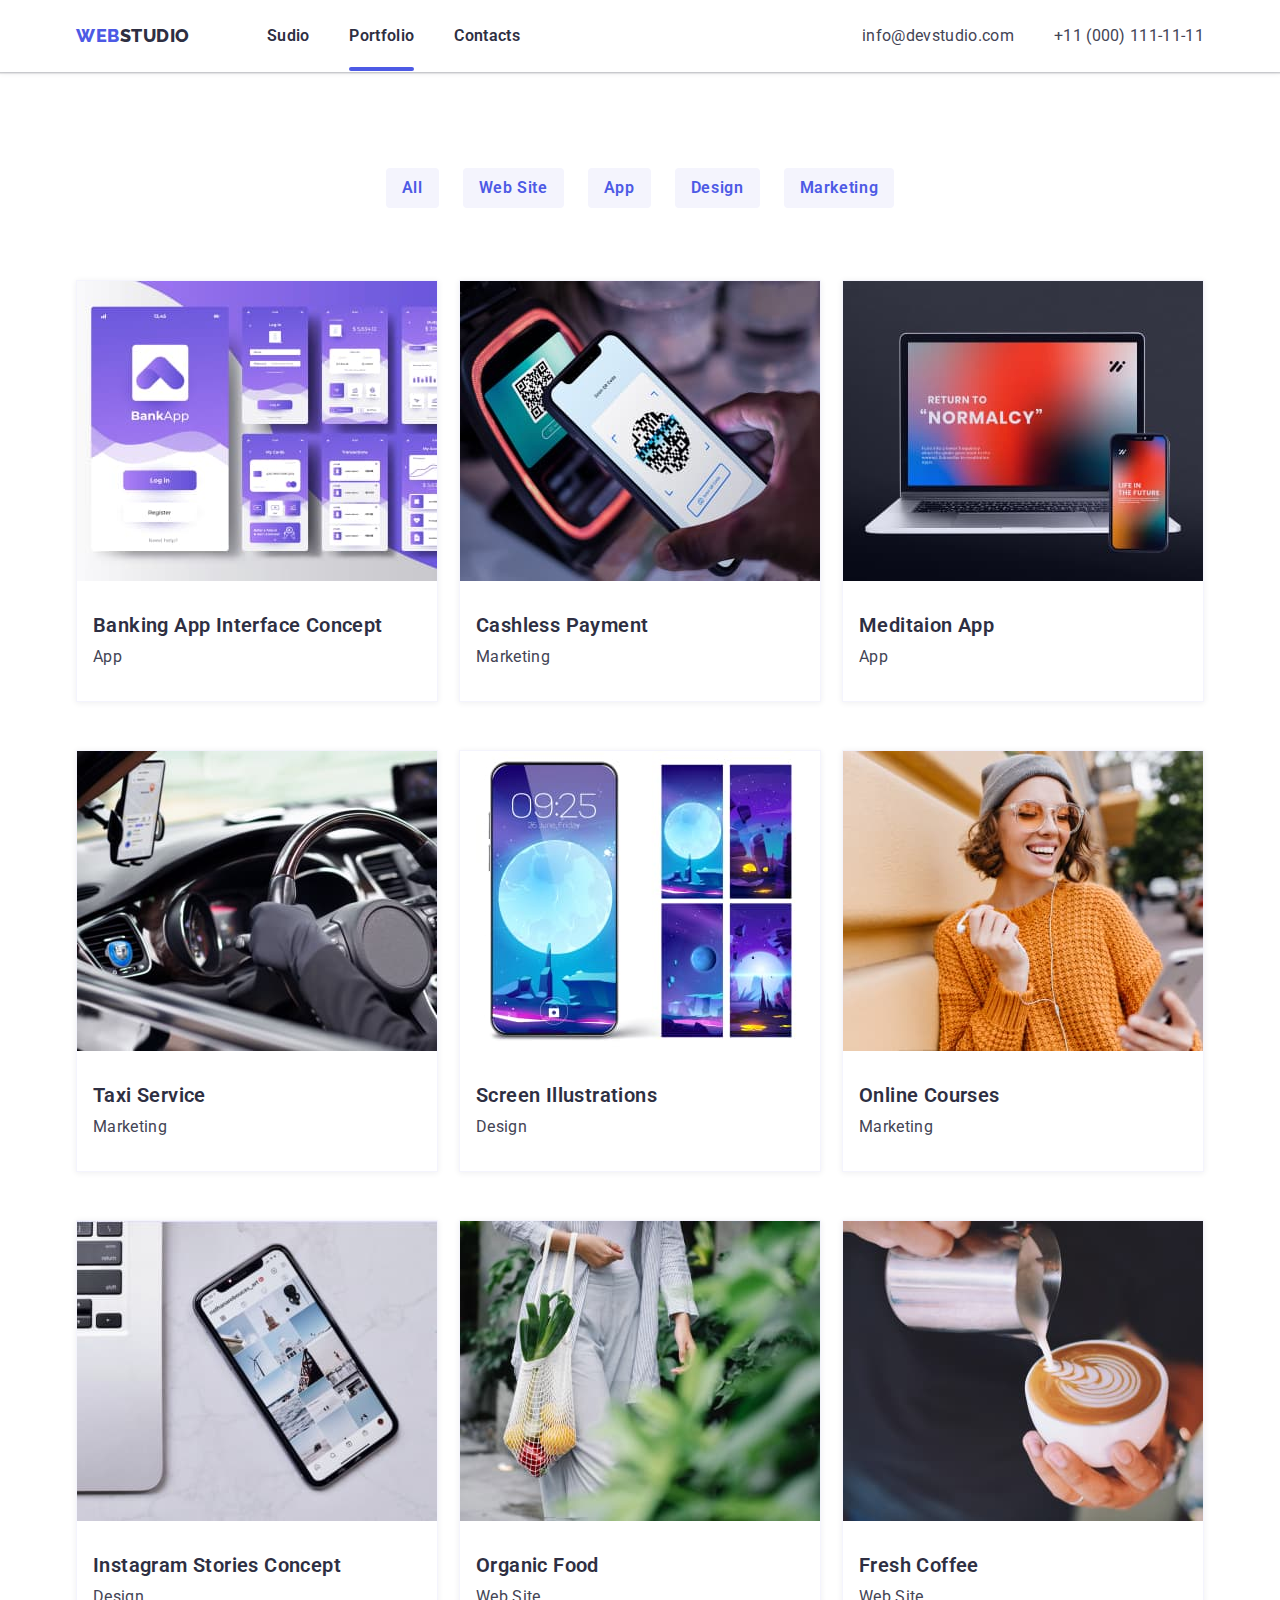
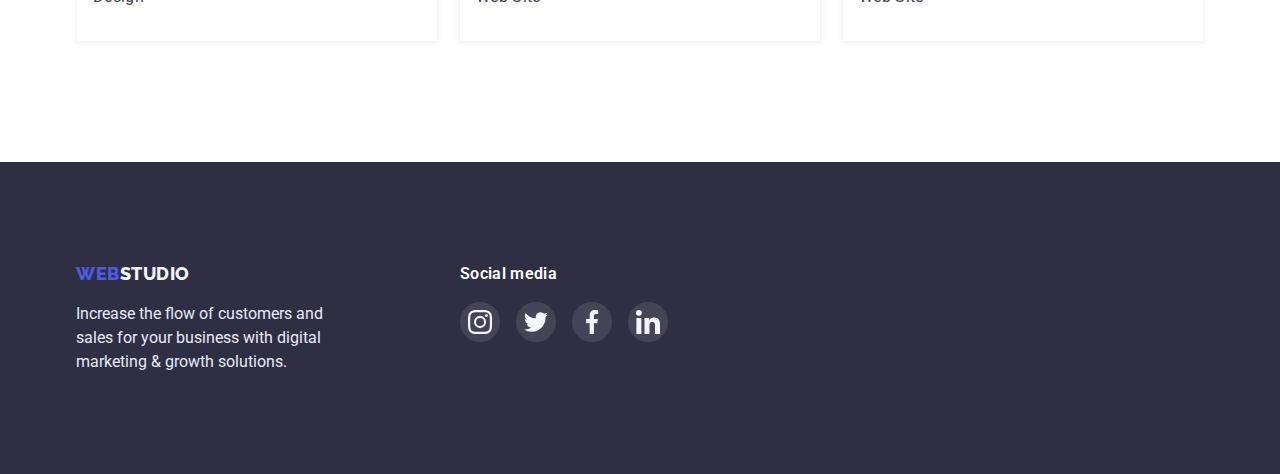
==== portfolio.html @ a567e99f "init-01" ====
<!DOCTYPE html>
<html lang="en">
  <head>
    <meta charset="UTF-8" />
    <meta http-equiv="X-UA-Compatible" content="IE=edge" />
    <meta name="viewport" content="width=device-width, initial-scale=1.0" />
    <title>Sudio</title>
    <link rel="preconnect" href="https://fonts.googleapis.com" />
    <link rel="preconnect" href="https://fonts.gstatic.com" crossorigin />
    <link
      href="https://fonts.googleapis.com/css2?family=Raleway:wght@700&family=Roboto:wght@400;500;700;900&display=swap"
      rel="stylesheet"
    />
    <link
      rel="stylesheet"
      href="https://cdnjs.cloudflare.com/ajax/libs/modern-normalize/1.0.0/modern-normalize.min.css"
    />
    <link href="./css/styles.css" rel="stylesheet" />
  </head>
  <body>
    <!-- Header -->
    <header class="header-box">
      <div class="container flex-container">
        <nav class="nav-menu">
          <!-- Logo -->
          <a href="./index.html" class="logo"
            ><span class="accent">WEB</span>STUDIO</a
          >
          <!-- Navigation list -->
          <ul class="nav-list">
            <li>
              <a href="./index.html" class="nav-item">Sudio</a>
            </li>
            <li>
              <a href="./portfolio.html" class="nav-item current">Portfolio</a>
            </li>
            <li><a href="#" class="nav-item">Contacts</a></li>
          </ul>
        </nav>
        <!-- Contacts -->
        <ul class="header-conts">
          <li>
            <a href="mailto:info@devstydio.com" class="tel-mail"
              >info@devstudio.com</a
            >
          </li>
          <li>
            <a href="tel:+110001111111" class="tel-mail">+11 (000) 111-11-11</a>
          </li>
        </ul>
      </div>
    </header>

    <!-- Main: PORTFOLIO -->

    <main>
      <section class="section port-top-padding">
        <div class="container">
          <!-- Filter -->
          <div class="filter-box">
            <ul class="filter">
              <li>
                <button type="button" class="filter-btn">All</button>
              </li>
              <li>
                <button type="button" class="filter-btn">Web Site</button>
              </li>
              <li>
                <button type="button" class="filter-btn">App</button>
              </li>
              <li>
                <button type="button" class="filter-btn">Design</button>
              </li>
              <li>
                <button type="button" class="filter-btn">Marketing</button>
              </li>
            </ul>
          </div>

          <!-- Portfolio Cards -->

          <ul class="sect-card-list">
            <li class="port-item">
              <a href="#" class="port-link">
                <div class="port-item-imgbox">
                  <img
                    src="./images/port-01.jpg"
                    alt="Violet&White App Interface"
                    width="360"
                    height="300"
                  />
                  <div class="port-thumb">
                    <p class="port-thumb-text">
                      14 Stylish and User-Friendly App Design Concepts · Task
                      Manager App · Calorie Tracker App · Exotic Fruit Ecommerce
                      App · Cloud Storage App
                    </p>
                  </div>
                </div>
                <div class="port-item-textbox">
                  <h3 class="card-title">Banking App Interface Concept</h3>
                  <p class="card-text">App</p>
                </div>
              </a>
            </li>

            <li class="port-item">
              <a href="#" class="port-link">
                <div class="port-item-imgbox">
                  <img
                    src="./images/port-02.jpg"
                    alt="Smartphone scanning QR-code"
                    width="360"
                    height="300"
                  />
                  <div class="port-thumb">
                    <p class="port-thumb-text">
                      14 Stylish and User-Friendly App Design Concepts · Task
                      Manager App · Calorie Tracker App · Exotic Fruit Ecommerce
                      App · Cloud Storage App
                    </p>
                  </div>
                </div>

                <div class="port-item-textbox">
                  <h3 class="card-title">Cashless Payment</h3>
                  <p class="card-text">Marketing</p>
                </div>
              </a>
            </li>

            <li class="port-item">
              <a href="#" class="port-link">
                <div class="port-item-imgbox">
                  <img
                    src="./images/port-03.jpg"
                    alt="Laptop and smartphone"
                    width="360"
                    height="300"
                  />
                  <div class="port-thumb">
                    <p class="port-thumb-text">
                      14 Stylish and User-Friendly App Design Concepts · Task
                      Manager App · Calorie Tracker App · Exotic Fruit Ecommerce
                      App · Cloud Storage App
                    </p>
                  </div>
                </div>

                <div class="port-item-textbox">
                  <h3 class="card-title">Meditaion App</h3>
                  <p class="card-text">App</p>
                </div>
              </a>
            </li>

            <li class="port-item">
              <a href="#" class="port-link">
                <div class="port-item-imgbox">
                  <img
                    src="./images/port-04.jpg"
                    alt="Car steering wheel"
                    width="360"
                    height="300"
                  />
                  <div class="port-thumb">
                    <p class="port-thumb-text">
                      14 Stylish and User-Friendly App Design Concepts · Task
                      Manager App · Calorie Tracker App · Exotic Fruit Ecommerce
                      App · Cloud Storage App
                    </p>
                  </div>
                </div>

                <div class="port-item-textbox">
                  <h3 class="card-title">Taxi Service</h3>
                  <p class="card-text">Marketing</p>
                </div>
              </a>
            </li>

            <li class="port-item">
              <a href="#" class="port-link">
                <div class="port-item-imgbox">
                  <img
                    src="./images/port-05.jpg"
                    alt="Moon wallpapers on a smartphone screen"
                    width="360"
                    height="300"
                  />
                  <div class="port-thumb">
                    <p class="port-thumb-text">
                      14 Stylish and User-Friendly App Design Concepts · Task
                      Manager App · Calorie Tracker App · Exotic Fruit Ecommerce
                      App · Cloud Storage App
                    </p>
                  </div>
                </div>

                <div class="port-item-textbox">
                  <h3 class="card-title">Screen Illustrations</h3>
                  <p class="card-text">Design</p>
                </div>
              </a>
            </li>

            <li class="port-item">
              <a href="#" class="port-link">
                <div class="port-item-imgbox">
                  <img
                    src="./images/port-06.jpg"
                    alt="Hipster girl smiling"
                    width="360"
                    height="300"
                  />
                  <div class="port-thumb">
                    <p class="port-thumb-text">
                      14 Stylish and User-Friendly App Design Concepts · Task
                      Manager App · Calorie Tracker App · Exotic Fruit Ecommerce
                      App · Cloud Storage App
                    </p>
                  </div>
                </div>

                <div class="port-item-textbox">
                  <h3 class="card-title">Online Courses</h3>
                  <p class="card-text">Marketing</p>
                </div>
              </a>
            </li>

            <li class="port-item">
              <a href="#" class="port-link">
                <div class="port-item-imgbox">
                  <img
                    src="./images/port-07.jpg"
                    alt="Pink-Blue-White Screenshots"
                    width="360"
                    height="300"
                  />
                  <div class="port-thumb">
                    <p class="port-thumb-text">
                      14 Stylish and User-Friendly App Design Concepts · Task
                      Manager App · Calorie Tracker App · Exotic Fruit Ecommerce
                      App · Cloud Storage App
                    </p>
                  </div>
                </div>

                <div class="port-item-textbox">
                  <h3 class="card-title">Instagram Stories Concept</h3>
                  <p class="card-text">Design</p>
                </div>
              </a>
            </li>

            <li class="port-item">
              <a href="#" class="port-link">
                <div class="port-item-imgbox">
                  <img
                    src="./images/port-08.jpg"
                    alt="Mesh bag with fruits and vegetables"
                    width="360"
                    height="300"
                  />
                  <div class="port-thumb">
                    <p class="port-thumb-text">
                      14 Stylish and User-Friendly App Design Concepts · Task
                      Manager App · Calorie Tracker App · Exotic Fruit Ecommerce
                      App · Cloud Storage App
                    </p>
                  </div>
                </div>

                <div class="port-item-textbox">
                  <h3 class="card-title">Organic Food</h3>
                  <p class="card-text">Web Site</p>
                </div>
              </a>
            </li>

            <li class="port-item">
              <a href="#" class="port-link">
                <div class="port-item-imgbox">
                  <img
                    src="./images/port-09.jpg"
                    alt="A cup of cappuccino"
                    width="360"
                    height="300"
                  />
                  <div class="port-thumb">
                    <p class="port-thumb-text">
                      14 Stylish and User-Friendly App Design Concepts · Task
                      Manager App · Calorie Tracker App · Exotic Fruit Ecommerce
                      App · Cloud Storage App
                    </p>
                  </div>
                </div>

                <div class="port-item-textbox">
                  <h3 class="card-title">Fresh Coffee</h3>
                  <p class="card-text">Web Site</p>
                </div>
              </a>
            </li>
          </ul>
        </div>
      </section>
    </main>

    <!-- Footer -->
    <footer class="footer-box">
      <div class="container footer-flex">
        <div class="left-foot-box">
          <a href="./index.html" class="footer-logo"
            ><span class="accent">WEB</span>STUDIO</a
          >
          <p class="footer-text">
            Increase the flow of customers and sales for your business with
            digital marketing & growth solutions.
          </p>
        </div>
        <div class="sm-links-foot-box">
          <h3 class="footer-subtitle">Social media</h3>
          <ul class="foot-icons-list">
            <li>
              <a href="https://www.instagram.com/" class="foot-sm-icon">
                <svg height="40" width="40">
                  <use href="./images/icons.svg#foot-1-inst"></use>
                </svg>
              </a>
            </li>
            <li>
              <a href="https://twitter.com/" class="foot-sm-icon">
                <svg height="40" width="40">
                  <use href="./images/icons.svg#foot-2-twit"></use>
                </svg>
              </a>
            </li>
            <li>
              <a href="https://www.facebook.com/" class="foot-sm-icon">
                <svg height="40" width="40">
                  <use href="./images/icons.svg#foot-3-fcbk"></use>
                </svg>
              </a>
            </li>
            <li>
              <a href="https://www.linkedin.com/" class="foot-sm-icon">
                <svg height="40" width="40">
                  <use href="./images/icons.svg#foot-4-ldin"></use>
                </svg>
              </a>
            </li>
          </ul>
        </div>
      </div>
    </footer>
  </body>
</html>
---- css/styles.css ----
/* --- Global styles --- */

*,
*::before,
*::after {
    box-sizing: border-box;
}

:root {
    --clr-navy-blue: #2E2F42;
    --clr-slate: #434455;
    --clr-light-slate: #8E8F99;
    --clr-iris: #4D5AE5;
    --clr-white: #ffffff;
    --clr-cloud: #F4F4FD;
    --clr-cornflower: #E7E9FC;
    --clr-success: #31D0AA;
    --font-logo: 'Raleway', sans-serif;
    --font-main: 'Roboto', sans-serif
}

body {
    font-family: var(--font-main);
    background-color: var(--clr-white);
    color: var(--clr-navy-blue);
}

.container {
    margin: 0 auto;
    padding: 0 15px;

    width: 1158px;
}

.flex-container {
    display: flex;
    justify-content: space-between;
}

.column {
    flex-direction: column;
}


.accent {
    color: var(--clr-iris);
}

.hidden {
    display: none
}

.section {
    display: flex;
    justify-content: center;

    margin: 0;
    padding: 120px 0;
}

.sect-header {
    margin: 0 0 72px 0;
    padding: 0;

    text-align: center;
    font-weight: 600;
    font-size: 36px;
    line-height: 1.1111;
    letter-spacing: 0.02em;
    color: var(--dark-navy-clr);
}

.sect-card-list {
    display: flex;
    justify-content: space-between;
    flex-wrap: wrap;
    row-gap: 48px;

    margin: 0;
    padding: 0;

    list-style-type: none;
}

.card-title {
    margin: 0 0 8px 0;
    padding: 0;

    font-weight: 600;
    font-size: 20px;
    line-height: 1.2;
    letter-spacing: 0.02em;
    color: var(--clr-navy-blue);
}

.card-text {
    margin: 0;
    padding: 0;

    font-size: 16px;
    line-height: 1.5;
    letter-spacing: 0.02em;
    color: var(--clr-slate);
}




/* - Header styles - */

.header-box {
    display: flex;
    justify-content: center;

    padding: 24px 0;

    background-color: var(--clr-white);
    box-shadow: 0px 2px 1px rgba(46, 47, 66, 0.08), 0px 1px 1px rgba(46, 47, 66, 0.16), 0px 1px 6px rgba(46, 47, 66, 0.08);
}

.nav-menu {
    display: flex;
    gap: 77px;
}

.logo {
    margin: 0;
    padding: 0;

    font-family: var(--font-logo);
    font-weight: 800;
    font-size: 18px;
    line-height: 1.3333;
    letter-spacing: 0.03em;
    text-transform: uppercase;
    color: var(--clr-navy-blue);
    text-decoration: none;
}

.nav-list {
    display: flex;
    justify-content: space-between;
    gap: 40px;

    margin: 0;
    padding: 0;

    list-style-type: none;
}

.nav-item {
    position: relative;

    text-decoration: none;
    font-weight: 600;
    font-size: 16px;
    line-height: 1.5;
    letter-spacing: 0.02em;
    color: var(--clr-navy-blue);
    
    transition: color 250ms 
    cubic-bezier(0.4, 0, 0.2, 1);
    
}

.current::after {
    content: " ";

    position: absolute;
    top: 218%;
    left: 0;

    width: 100%;
    height: 4px;

    background-color: var(--clr-iris);
    border-radius: 2px;
}

.nav-item:hover {
    color: var(--clr-iris);
    
}

.nav-item:focus {
    color: var(--clr-slate);
}

.header-conts {
    display: flex;
    justify-content: space-between;
    gap: 40px;
    
    margin: 0;

    list-style-type: none;
}

.tel-mail {
    text-decoration: none;
    font-size: 16px;
    line-height: 1.5;
    letter-spacing: 0.02em;
    color: var(--clr-slate);

    transition: color 250ms 
    cubic-bezier(0.4, 0, 0.2, 1);
}

.tel-mail:hover,
.tel-mail:focus {
    color: var(--clr-iris);
}



/* - Footer styles - */

.footer-box {
    display: flex;
    justify-content: center;

    padding: 100px 0;
    margin: 0;

    background: var(--clr-navy-blue);
}

.left-foot-box {
    margin: 0;
    padding: 0;
}

.footer-flex {
    display: flex;
}

.footer-logo {
    font-family: var(--font-logo);
    font-weight: 800;
    font-size: 18px;
    line-height: 1.3333;
    letter-spacing: 0.03em;
    text-transform: uppercase;
    color: var(--clr-cloud);
    text-decoration: none;
}

.footer-text {
    margin: 16px 0 0 0;

    width: 264px;

    font-size: 16px;
    line-height: 1.5;
    color: var(--clr-cornflower);
}

.sm-links-foot-box {
    margin: 0 0 0 120px;
    padding: 0;
}

.footer-subtitle {
    margin: 0;
    padding: 0;

    font-weight: 600;
    font-size: 16px;
    line-height: 1.5;
    letter-spacing: 0.02em;
    color: var(--clr-white);
}

.foot-icons-list {
    display: flex;
    gap: 16px;
    
    margin: 16px 0 0 0;
    padding: 0;

    list-style-type: none;
}

.foot-sm-icon {
    fill: rgba(255, 255, 255, 0.1);

    transition: fill 250ms 
    cubic-bezier(0.4, 0, 0.2, 1);
}

.foot-sm-icon:hover, 
.foot-sm-icon:focus {
    fill: var(--clr-success);
}






/* --- Studio Styles --- */


/* HERO Section Styles */

.hero-box {
    display: flex;
    justify-content: center;

    margin: 0;
    padding: 192px 0;

    background-color: var(--clr-navy-blue);
    background-image: 
    linear-gradient(
        to right,
        rgba(46, 47, 66, 0.7),
        rgba(46, 47, 66, 0.7)
    ),
    url(../images/hero-bgd.jpg);
    background-repeat: no-repeat;
    background-position: center;
    
    
}


.hero-content-box {
    display: flex;
    flex-direction: column;
    align-items: center;
}

.hero-text {
    margin: 0;
    padding: 0;

    font-weight: 600;
    font-size: 56px;
    line-height: 1.0714;
    letter-spacing: 0.02em;
    text-align: center;
    color: var(--clr-white);
}

.order-btn {
    padding: 16px 32px;
    margin: 48px 0 0 0;

    background: var(--clr-iris);
    box-shadow: 0px 4px 4px rgba(0, 0, 0, 0.15);
    border-radius: 4px;
    border: none;

    font-weight: 600;
    font-size: 16px;
    line-height: 1.1875;
    letter-spacing: 0.04em;
    color: var(--clr-white);
    font-family: 'Roboto', sans-serif;

    cursor: pointer;

    transition:
    background-color 250ms 
    cubic-bezier(0.4, 0, 0.2, 1);
}

.order-btn:hover {
    background-color: #404BBF;
}



/* Qualities Section Styles */

.qualit-p-width {
    width: 264px;
}

.img-qualities {
    display: flex;
    align-items: center;
    justify-content: center;

    margin: 0 0 8px 0;
    padding: 0;

    width: 264px;
    height: 112px;

    background-color: var(--clr-cloud);
    border-radius: 4px;
    
    
}

.img-qualit-icon {
    width: 64px;
    height: 64px;
}



/* WeDoing Section Styles */

.no-top-padding {
    padding-top: 0;
}


/* Team Section Styles */

.bgd-cloud {
    background-color: var(--clr-cloud);
}

.teammember {
    padding: 0 0 32px 0;

    width: 264px;

    background: var(--clr-white);
    box-shadow: 0px 1px 6px rgba(46, 47, 66, 0.08), 0px 1px 1px rgba(46, 47, 66, 0.16), 0px 2px 1px rgba(46, 47, 66, 0.08);
    border-radius: 0px 0px 4px 4px;
    
}

.teammember-textbox {
    display: flex;
    flex-direction: column;
    justify-content: center;
    align-items: center;

    margin: 32px 0 0 0;
}

.tm-icons-list {
    display: flex;
    gap: 24px;

    margin: 8px 0 0 0;
    padding: 0;
    
    list-style-type: none;
}





/* Customers Section Styles */

.customer-card {
    display: flex;
    align-items: center;
    justify-content: center;

    margin: 0;
    padding: 0;

    width: 168px;
    height: 88px;

    border: 1px solid var(--clr-light-slate);
    border-radius: 4px;
    fill: var(--clr-light-slate);

    cursor: pointer;
    
    transition: 
    border 250ms 
    cubic-bezier(0.4, 0, 0.2, 1), 
    fill 250ms 
    cubic-bezier(0.4, 0, 0.2, 1);
}

.customer-card:hover, 
.customer-card:focus {
    border: 1px solid var(--clr-iris);
    fill: var(--clr-iris);
}

.customer-logo {
    width: 104px;
    height: 56px;
}







/* --- Portfolio Styles --- */

.port-top-padding {
    padding-top: 96px;
}

.filter-box {
    display: flex;
    justify-content: center;

    margin: 0 0 72px 0;
    padding: 0;
}

.filter {
    display: flex;
    justify-content: space-between;
    gap: 24px;

    margin: 0;
    padding: 0;

    list-style-type: none;
}

.filter-btn {
    padding: 8px 16px;
    margin: 0;

    background: var(--clr-cloud);
    border: 1px solid var(--clr-cornflower);
    border-radius: 4px;
    border: none;

    color: var(--clr-iris);
    font-family: var(--font-main);
    text-align: center;
    letter-spacing: 0.04em;
    font-weight: 600;
    font-size: 16px;
    line-height: 1.5;

    cursor: pointer;
    
    transition: 
    background-color 250ms 
    cubic-bezier(0.4, 0, 0.2, 1), 
    color 250ms 
    cubic-bezier(0.4, 0, 0.2, 1), 
    box-shadow 250ms 
    cubic-bezier(0.4, 0, 0.2, 1);

}

.filter-btn:hover {
    background-color: var(--clr-iris);
    color: var(--clr-white);
    box-shadow: 0px 3px 1px rgba(0, 0, 0, 0.1), 0px 2px 1px rgba(0, 0, 0, 0.08), 0px 2px 2px rgba(0, 0, 0, 0.12);
}

.port-item {
    margin: 0;
    padding: 0;

    border: 0.5px solid #F4F4FD;
    box-shadow: 0px 1px 6px rgba(46, 47, 66, 0.08);
    
    transition: box-shadow 250ms 
    cubic-bezier(0.4, 0, 0.2, 1);
    transition: transform 250ms 
    cubic-bezier(0.4, 0, 0.2, 1);
}

.port-item:hover,
.port-item:focus {
    box-shadow:
        0px 1px 6px rgba(46, 47, 66, 0.08),
        0px 1px 1px rgba(46, 47, 66, 0.16),
        0px 2px 1px rgba(46, 47, 66, 0.08);
}

.port-link {
    text-decoration: none;
}

.port-item-imgbox {
    position: relative;
    overflow: hidden;
    height: 300px;
}


.port-item-textbox {
    margin: 0;
    padding: 32px 0 32px 16px;
}

.port-thumb {
    position: absolute;
    top: 0;
    left: 0;

    width: 360px;
    height: 300px;

    background: var(--clr-iris);

    transform: translateY(100%);
    transition: transform 250ms 
        cubic-bezier(0.4, 0, 0.2, 1);
}

.port-item:hover .port-thumb,
.port-item:focus .port-thumb {
    transform: translateY(0%);
}

.port-thumb-text {
    margin: 0;
    padding: 40px 32px;

    font-size: 16px;
    line-height: 1.5;
    color: var(--clr-cloud);
}





/* --- Modal --- */

.backdrop {
    position: fixed;
    top: 0;
    left: 0;

    width: 100%;
    height: 100%;

    background-color: rgba(46, 47, 66, 0.4);

    transform: scaleY(100%);
    transition: transform 250ms 
    cubic-bezier(0.4, 0, 0.2, 1);
}

.backdrop.is-hidden {
    opacity: 0;
    pointer-events: none;
    visibility: hidden;
    transform: scaleY(0%);
}

.modal {
    position: absolute;
    top: 50%;
    left: 50%;
    transform: translate(-50%, -50%);

    min-width: 408px;
    min-height: 576px;

    background-color: #FCFCFC;
    box-shadow: 0px 1px 1px rgba(0, 0, 0, 0.14),
    0px 1px 3px rgba(0, 0, 0, 0.12),
    0px 2px 1px rgba(0, 0, 0, 0.2);
    border-radius: 4px;
}

.close-btn {
    position: absolute;
    top: 24px;
    right: 24px;

    width: 24px;
    height: 24px;

    background-color: var(--clr-cornflower);
    border: 1px solid rgba(0, 0, 0, 0.1);
    border-radius: 12px;

    cursor: pointer;
}

.close-cross {
    position: absolute;
    top: 50%;
    left: 50%;
    transform: translate(-50%, -50%);
}
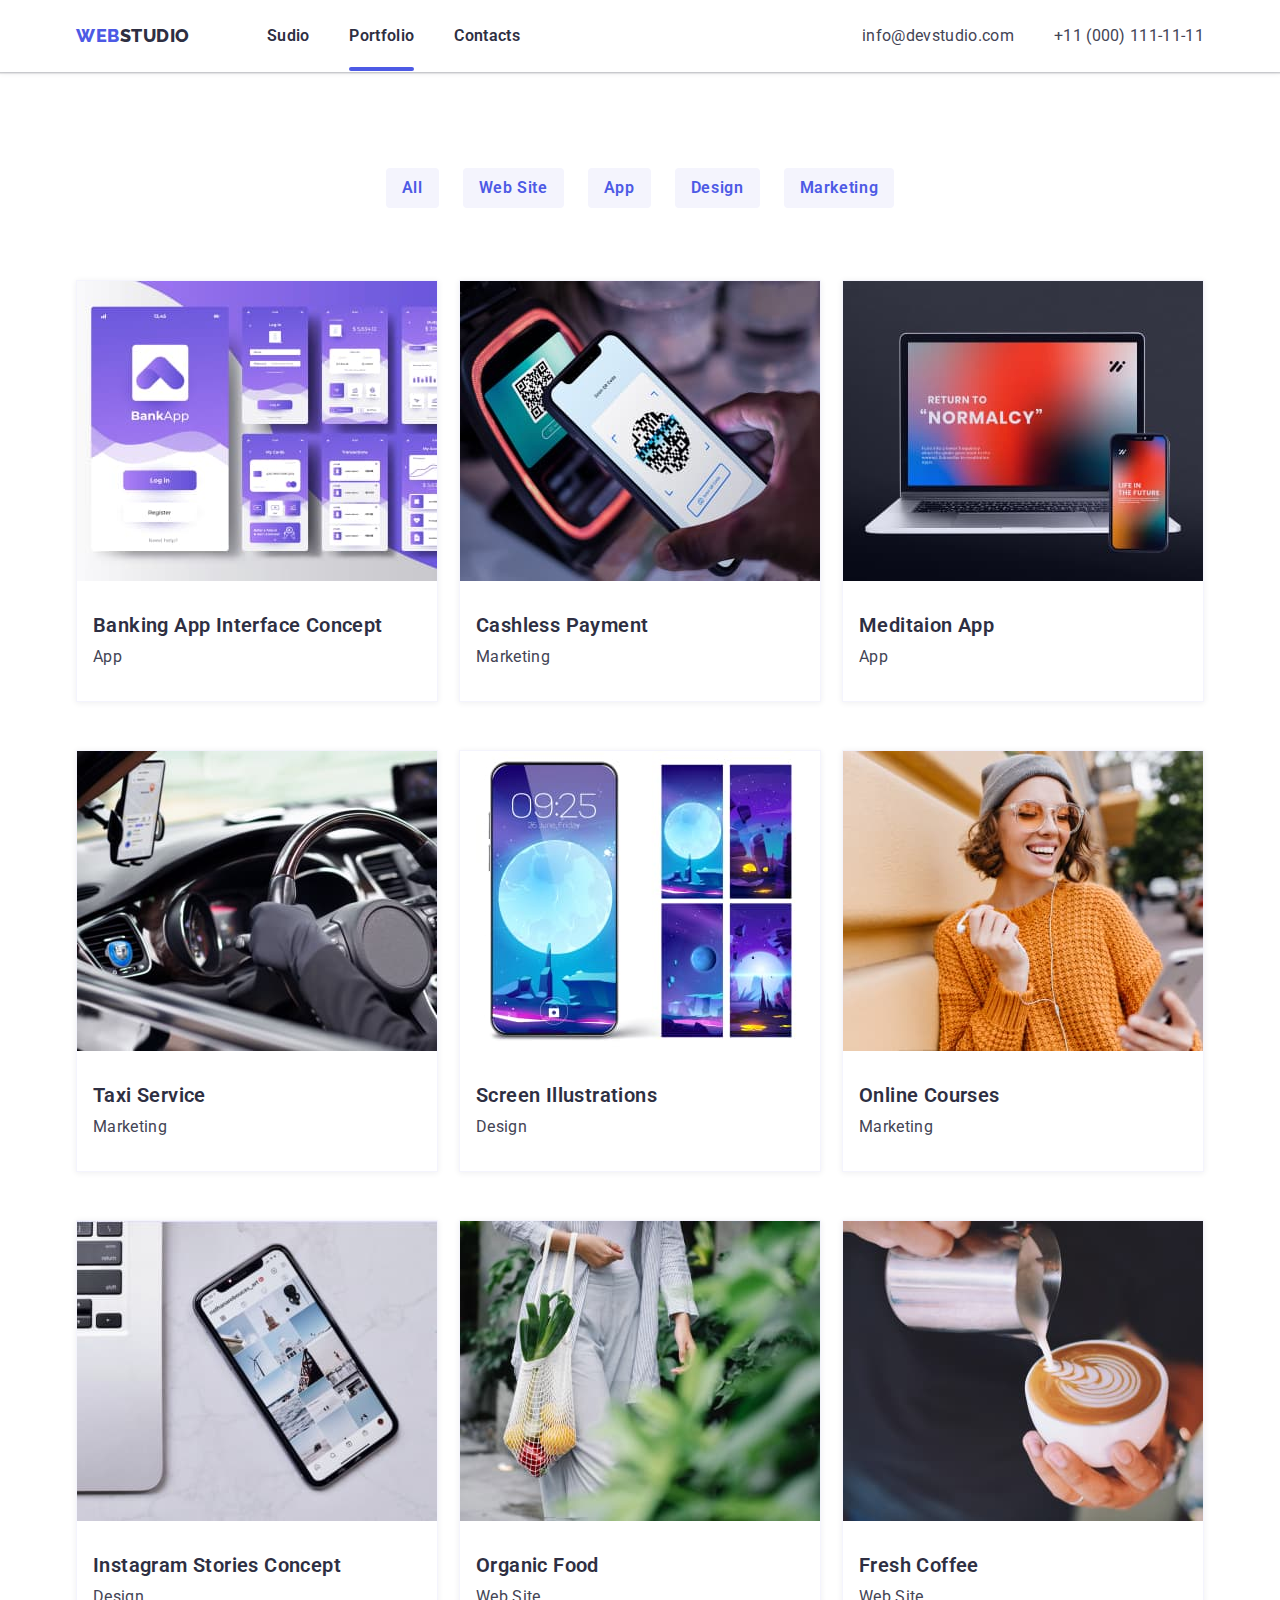
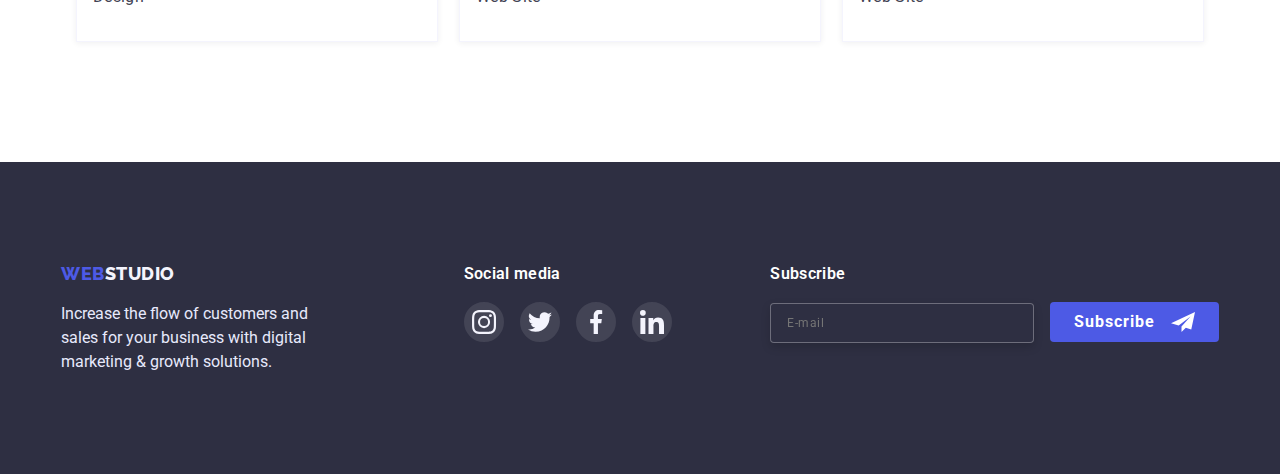
==== commit 74e7523c: "tech-01" ====
--- a/portfolio.html
+++ b/portfolio.html
@@ -353,6 +353,24 @@
             </li>
           </ul>
         </div>
+        <form class="foot-form">
+          <label for="foot-mail" class="subscribe-label"> Subscribe </label>
+          <input
+            type="email"
+            name="email"
+            placeholder="E-mail"
+            id="foot-mail"
+            class="subscribe-input"
+          />
+          <button type="submit" class="subscribe-btn">
+            <div class="subscr-btn-cont">
+              Subscribe
+              <svg height="24" width="24" class="subscribe-btn-img">
+                <use href="./images/icons.svg#subscr"></use>
+              </svg>
+            </div>
+          </button>
+        </form>
       </div>
     </footer>
   </body>
--- a/css/styles.css
+++ b/css/styles.css
@@ -229,11 +229,13 @@
 
 .left-foot-box {
     margin: 0;
-    padding: 0;
+    padding: 0 40px 0 0;
 }
 
 .footer-flex {
     display: flex;
+    justify-content: space-between;
+    padding: 0;
 }
 
 .footer-logo {
@@ -258,7 +260,7 @@
 }
 
 .sm-links-foot-box {
-    margin: 0 0 0 120px;
+    margin: 0;
     padding: 0;
 }
 
@@ -294,6 +296,78 @@
 .foot-sm-icon:focus {
     fill: var(--clr-success);
 }
+
+.foot-form {
+    margin: 0;
+    padding: 0;
+}
+
+.subscribe-label {
+    display: flex;
+    flex-direction: column;
+
+    margin: 0 0 16px 0;
+
+    font-weight: 600;
+    font-size: 16px;
+    line-height: 1.5;
+    letter-spacing: 0.02em;
+    color: var(--clr-white);
+}
+
+.subscribe-input {
+    padding: 0 0 0 16px;
+    width: 264px;
+    height: 40px;
+
+    background-color: var(--clr-navy-blue);
+    border: 1px solid rgba(255, 255, 255, 0.3);
+    filter: drop-shadow(0px 4px 4px rgba(0, 0, 0, 0.15));
+    border-radius: 4px;
+
+    font-weight: 400;
+    font-size: 12px;
+    line-height: 24px;
+    letter-spacing: 0.04em;
+    color: rgba(255, 255, 255, 0.6);
+}
+
+.subscribe-btn {
+    padding: 8px 24px;
+    margin: 0 0 0 12px;
+
+    background: var(--clr-iris);
+    border-radius: 4px;
+    border: none;
+
+    font-weight: 700;
+    font-size: 16px;
+    line-height: 1.5;
+    letter-spacing: 0.06em;
+    color: var(--clr-white);
+    font-family: 'Roboto', sans-serif;
+
+    fill: var(--clr-white);
+
+    cursor: pointer;
+
+    transition:
+        background-color 250ms cubic-bezier(0.4, 0, 0.2, 1);
+}
+
+.subscr-btn-cont {
+    display: flex;
+    gap: 16px;
+
+    margin: 0;
+    padding: 0;
+}
+
+.subscribe-btn:hover {
+    background-color: #404BBF;
+}
+
+
 
 
 
@@ -654,8 +728,10 @@
     left: 50%;
     transform: translate(-50%, -50%);
 
-    min-width: 408px;
-    min-height: 576px;
+    padding: 24px;
+
+    width: 408px;
+    height: 576px;
 
     background-color: #FCFCFC;
     box-shadow: 0px 1px 1px rgba(0, 0, 0, 0.14),
@@ -686,10 +762,40 @@
     transform: translate(-50%, -50%);
 }
 
-
-
-
-
-
-
-
+.close-btn:hover, 
+.close-btn:focus {
+    box-shadow: 
+    0px 1px 6px rgba(46, 47, 66, 0.08), 
+    0px 1px 1px rgba(46, 47, 66, 0.16), 
+    0px 2px 1px rgba(46, 47, 66, 0.08);
+}
+
+.form {
+
+}
+
+.form-group {
+   
+}
+
+.modal-title {
+    margin: 48px 0 0 0;
+
+    text-align: center;
+    font-weight: 600;
+    font-size: 16px;
+    line-height: 1.5;
+    letter-spacing: 0.02em;
+}
+
+.form-elem {
+    display: flex;
+}
+
+
+
+
+
+
+
+
